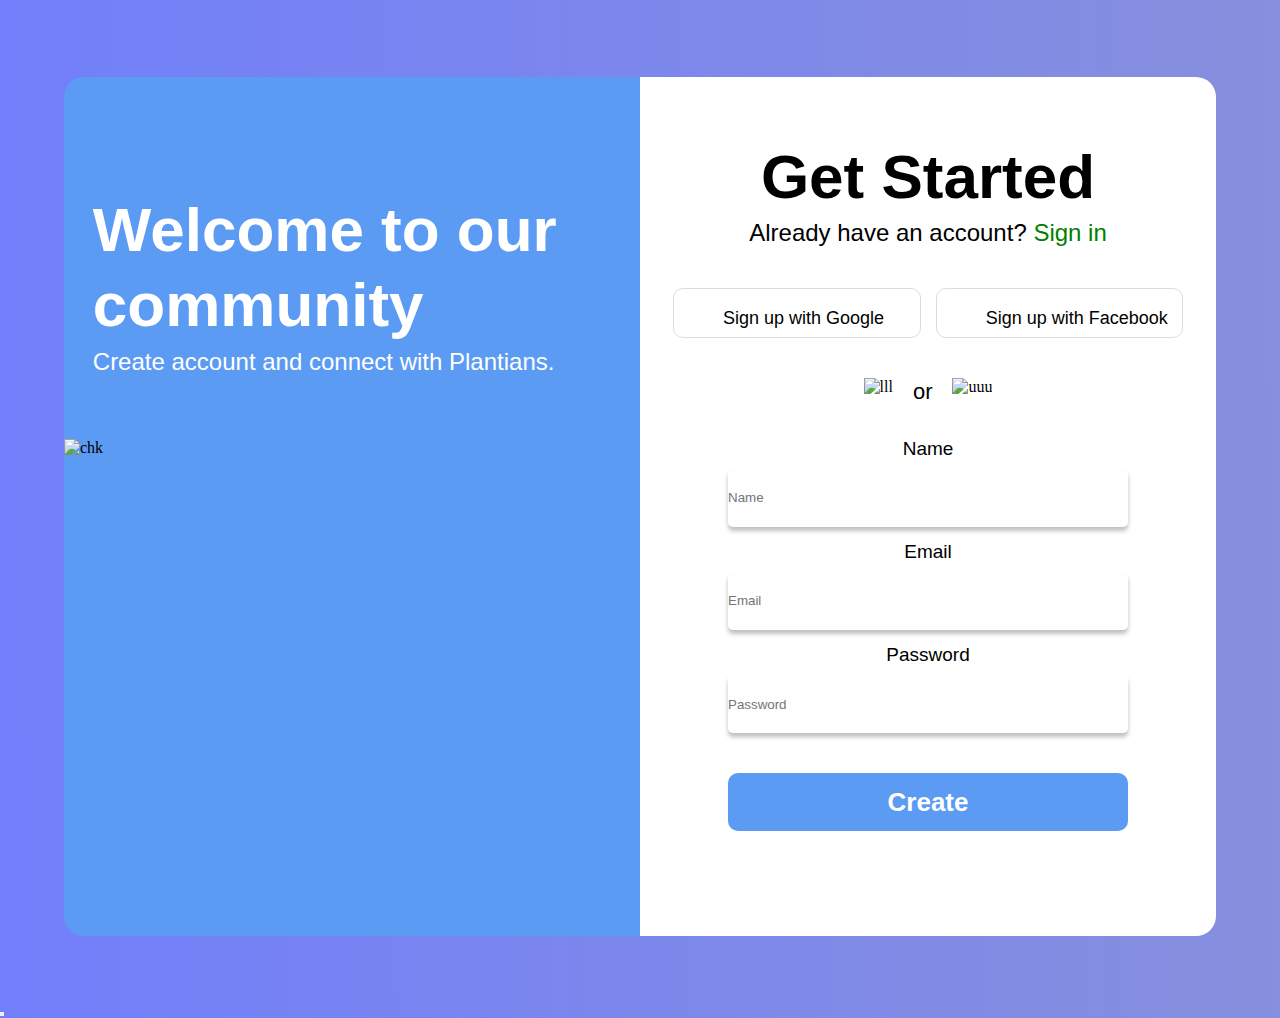
==== signup.html @ ea508338 "febcommit" ====
<!DOCTYPE html>
<html lang="en">
<head>
    <meta charset="UTF-8">
    <meta http-equiv="X-UA-Compatible" content="IE=edge">
    <meta name="viewport" content="width=device-width, initial-scale=1.0">
    <title>Trafalgar</title>
    <link rel="stylesheet" href="./signup.css">
    <link rel="shortcut icon" href="./Images/HERO/favicon.svg" type="image/x-icon">
</head>
<body>
    <div class="subbody">
        <div class="secbody01">
            <h1>Welcome to our community</h1>
            <p>Create account and connect with Plantians.</p>
            <div class="subsecbody001">
                <img src="./Images/SEC2/trafalgar-sign up.svg" alt="chk">
            </div>
        </div>
        <div class="getstart">
            <div class="substart">
                <h1>Get Started</h1>
                <p>Already have an account? <span>Sign in</span></p>
            </div>
            <div class="signuplinks">
                <!-- <button>
                    <img src="./Images/SEC2/Google sign up.svg" alt="">
                    <a href="">Sign up with Google</a>
                </button> -->
                <div class="subsignuplinks01">
                    <p>Sign up with Google</p>
                </div> 
                <div class="subsignuplinks02">
                    <p>Sign up with Facebook</p>
                </div>
            </div>
            <div class="lineor">
                <img src="./Images/SEC2/L1 sign up.svg" alt="lll">
                <p>or</p>
                <img src="./Images/SEC2/L2 signs up.svg" alt="uuu">
            </div>
            <form>
                <h1>Name</h1>
                <input type="text" class="inputbox" placeholder="Name">
                <h1>Email</h1>
                <input type="email" class="inputbox" placeholder="Email">
                <h1>Password</h1>
                <input type="password" class="inputbox" placeholder="Password">
                <button class="buttcont">Create</button>
            </form>
        </div>
    </div>
</body>
</html>

<button></button>
---- signup.css ----
*{
    margin: 0;
    padding: 0;
    box-sizing: border-box;
}
@import url('https://fonts.googleapis.com/css2?family=Roboto:wght@100;300;400&display=swap');
:root{
    --font-family-primary: 'Roboto', sans-serif;
}
body{
    background-image: linear-gradient(89.36deg, rgba(6, 30, 247, 0.57) 0.51%, rgba(118, 128, 216, 0.88) 99.43%);
}
.subbody{
    margin: 6% 5% 5% 5%;
    /* border: 2px solid red; */
    display: flex;
}
.secbody01{ 
    background-color: #5B9BF3;
    width: 50%; 
    border-top-left-radius: 20px;
    border-bottom-left-radius: 20px;
}
.secbody01>h1{
    font-family: var(--font-family-primary);
    font-size: 62px;
    font-style: normal;
    font-weight: 700;
    line-height: 75px;
    color: #FFFFFF;
    margin-top: 20%;
    padding-left: 5%;
}
.secbody01>p{
    font-family: var(--font-family-primary);
    font-size: 24px;
    font-style: normal;
    font-weight: 400;
    /* line-height: 30px; */
    color: #FFFFFF;
    padding-left: 5%;
    margin-top: 1%;
}
.subsecbody001{
    height: 434px;
    width: 585px;
    /* background-color: #233348; */
    margin-top: 11%;
    margin-bottom: 11%;
}
.subsecbody001>img{
    width: 100%;
    height: 100%;
    left: -14px;
    top: 456px;
}
.getstart{
    background-color: #FFFFFF;
    width: 50%;
    border-top-right-radius: 20px;
    border-bottom-right-radius: 20px ;
}
.substart{
    text-align: center;
    margin-top: 10%;
}
.substart>h1{
    font-family: 'Segoe UI', Tahoma, Geneva, Verdana, sans-serif;
    font-size: 62px;
    font-style: normal;
    font-weight: 700;
     line-height: 85px; 
    color: #000000;
}
span{
    color: green;
}
.substart>p{
    font-family: var(--font-family-primary);
    font-size: 24px;
    font-style: normal;
    font-weight: 500;
    line-height: 28px;
    color: #000000;
}
.signuplinks{
    display: flex;
    margin-top: 7%;
    margin-bottom: 7%;
    /* background-color: burlywood; */
    gap: 15px;
    justify-content: center;
}
.signuplinks>div{
    /* background-color: brown; */
    display: flex; 
    border: 1px solid #E0DADA;
    height: 50px;
    width: 43%;
    border-radius: 10px;
}
.signuplinks>div>p{
    color: #000000;
    font-family: var(--font-family-primary);
    font-size: 18px;
    font-style: normal;
    font-weight: 400;
    padding-left: 20%;
    padding-top: 8%;
    /* line-height: 28px; */
}
.subsignuplinks01>p{ 
    background-image: url(./Images/SEC2/Google\ sign\ up.svg);
    background-repeat: no-repeat;
    background-position: -9px;
}
.subsignuplinks02>p{
    background-image: url(./Images/SEC2/Facebook\ sign\ up.svg);
    background-repeat: no-repeat;
    background-position: -9px;
}
.lineor{
    display: flex;
    gap: 20px;
    justify-content: center;
    margin-bottom: 5%;
}
.lineor>p{
    font-family: var(--font-family-primary);
    font-size: 22px;
    font-style: normal;
    font-weight: 400;
    line-height: 28px;
    color: #000000;
}

form{
    text-align: center;
}
form>h1{
    color: #000000;
    font-family: var(--font-family-primary);
    font-size: 19px;
    font-style: normal;
    font-weight: 400;
    line-height: 28px;
    margin-bottom: 1%;
    /* position: absolute; */
    /* padding-left: 100px; */
    /* padding-bottom: 10%; */
}
.inputbox{
    height: 58px;
    width: 400px;
    border: none;
    border-radius: 5px;
    box-shadow: 0px 4px 4px rgba(0, 0, 0, 0.25);
    background: rgba(253, 253, 253, 0.5);
    margin-bottom: 2%;
    /* position: relative; */
}
.buttcont{
    margin-top: 5%; 
    text-align: center;
    width: 400px;
    height: 58px;
    background: #5B9BF3;
    border-radius: 10px;
    border: none;
    color: #FFFFFF;
    font-family: var(--font-family-primary);
    font-size: 26px;
    font-style: normal;
    font-weight: 700;
}
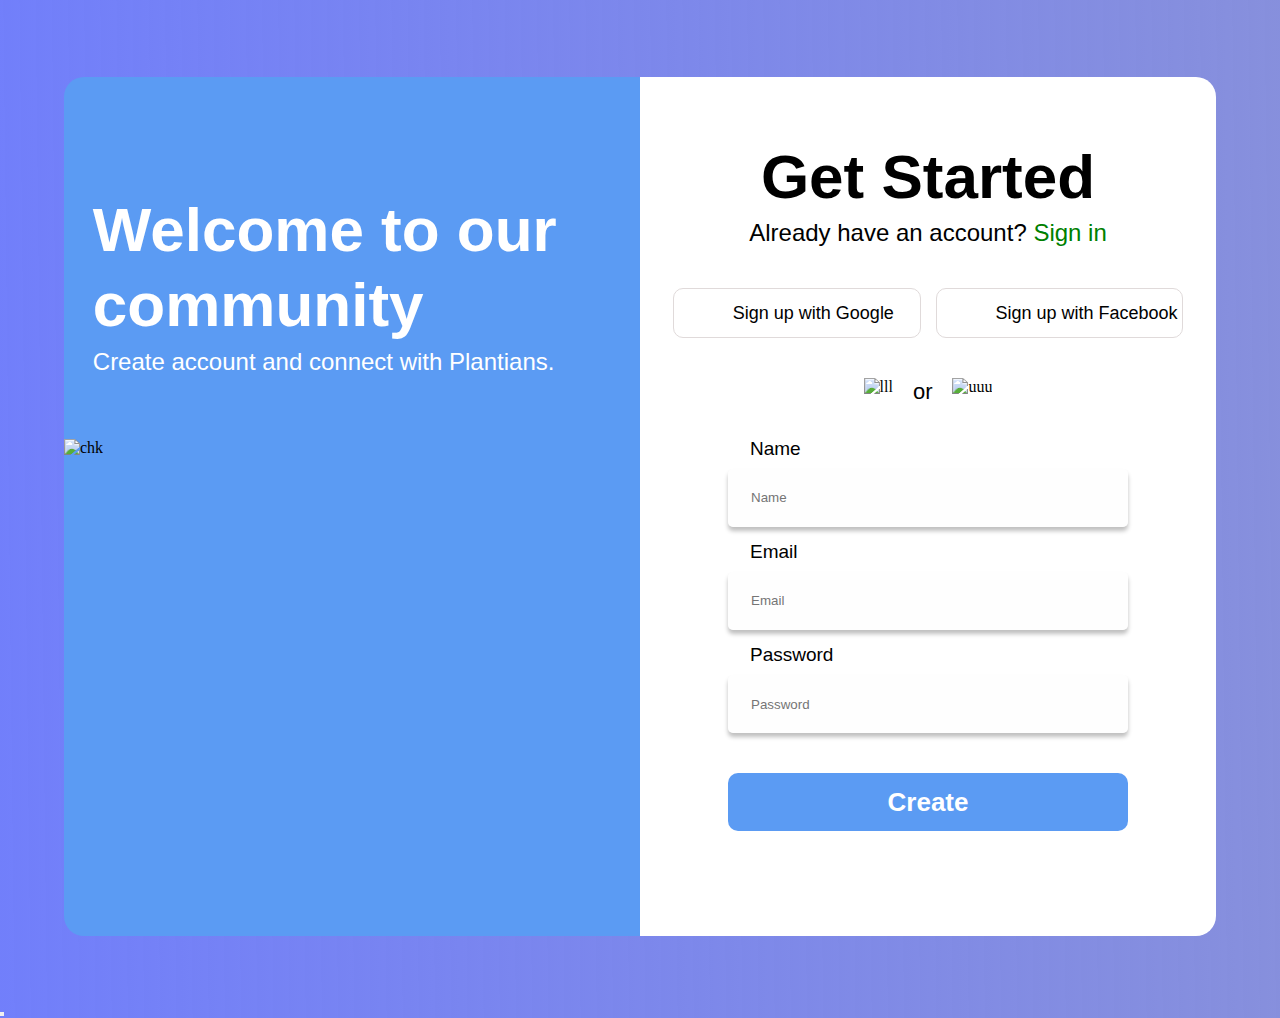
==== commit c50e05f8: "febchallenge" ====
--- a/signup.html
+++ b/signup.html
@@ -23,10 +23,6 @@
                 <p>Already have an account? <span>Sign in</span></p>
             </div>
             <div class="signuplinks">
-                <!-- <button>
-                    <img src="./Images/SEC2/Google sign up.svg" alt="">
-                    <a href="">Sign up with Google</a>
-                </button> -->
                 <div class="subsignuplinks01">
                     <p>Sign up with Google</p>
                 </div> 
--- a/signup.css
+++ b/signup.css
@@ -87,12 +87,10 @@
     display: flex;
     margin-top: 7%;
     margin-bottom: 7%;
-    /* background-color: burlywood; */
     gap: 15px;
     justify-content: center;
 }
 .signuplinks>div{
-    /* background-color: brown; */
     display: flex; 
     border: 1px solid #E0DADA;
     height: 50px;
@@ -105,8 +103,8 @@
     font-size: 18px;
     font-style: normal;
     font-weight: 400;
-    padding-left: 20%;
-    padding-top: 8%;
+    padding-left: 24%;
+    padding-top: 6%;
     /* line-height: 28px; */
 }
 .subsignuplinks01>p{ 
@@ -145,9 +143,9 @@
     font-weight: 400;
     line-height: 28px;
     margin-bottom: 1%;
-    /* position: absolute; */
-    /* padding-left: 100px; */
-    /* padding-bottom: 10%; */
+    text-align: start;
+    position: relative;
+    left: 110px;
 }
 .inputbox{
     height: 58px;
@@ -157,7 +155,7 @@
     box-shadow: 0px 4px 4px rgba(0, 0, 0, 0.25);
     background: rgba(253, 253, 253, 0.5);
     margin-bottom: 2%;
-    /* position: relative; */
+    padding-left: 4%;
 }
 .buttcont{
     margin-top: 5%; 
@@ -174,3 +172,67 @@
     font-weight: 700;
 }
 
+                                            /* RESPONSIVE DESIGN */
+@media (max-width: 1024px){
+    .subbody{
+        margin: 8% 7% 8% 7%;
+    }
+    .sebody01>h1{
+        font-size: 50px;
+    }
+    .secbody01>p{
+        position: relative;
+        top: 30px;
+    }
+    .subsecbody001{
+        width: 100%;
+    }
+    .substart>h1{
+        font-size: 50px;
+    }
+    .signuplinks>div>p{
+        font-size: 15px;
+    }
+    .signuplinks>div{
+        width: 200px;
+    }
+    .subsignuplinks02>p{
+        background-position: -20px;
+    }
+    form>h1{
+        margin-top: 5%;
+    }
+    button{
+        position: relative;
+        top: 20px;
+    }
+}
+@media (max-width: 768px) {
+    .secbody01>h1{
+        font-size: 50px;
+        line-height: 50px;
+    }
+    .subsecbody001{
+        position: relative;
+        bottom: 40px;
+    }
+    .lineor>img{
+        width: 30%;
+    }
+    .inputbox{
+        width: 80%;
+        height: 40px;
+    }
+    .buttcont{
+        width: 80%;
+        height: 40px;
+        font-size: 20px;
+    }
+    form>h1{
+        font-size: 16px;
+        margin: 0;
+    }
+    .substart>p{
+        font-size: 17px;
+    }
+}